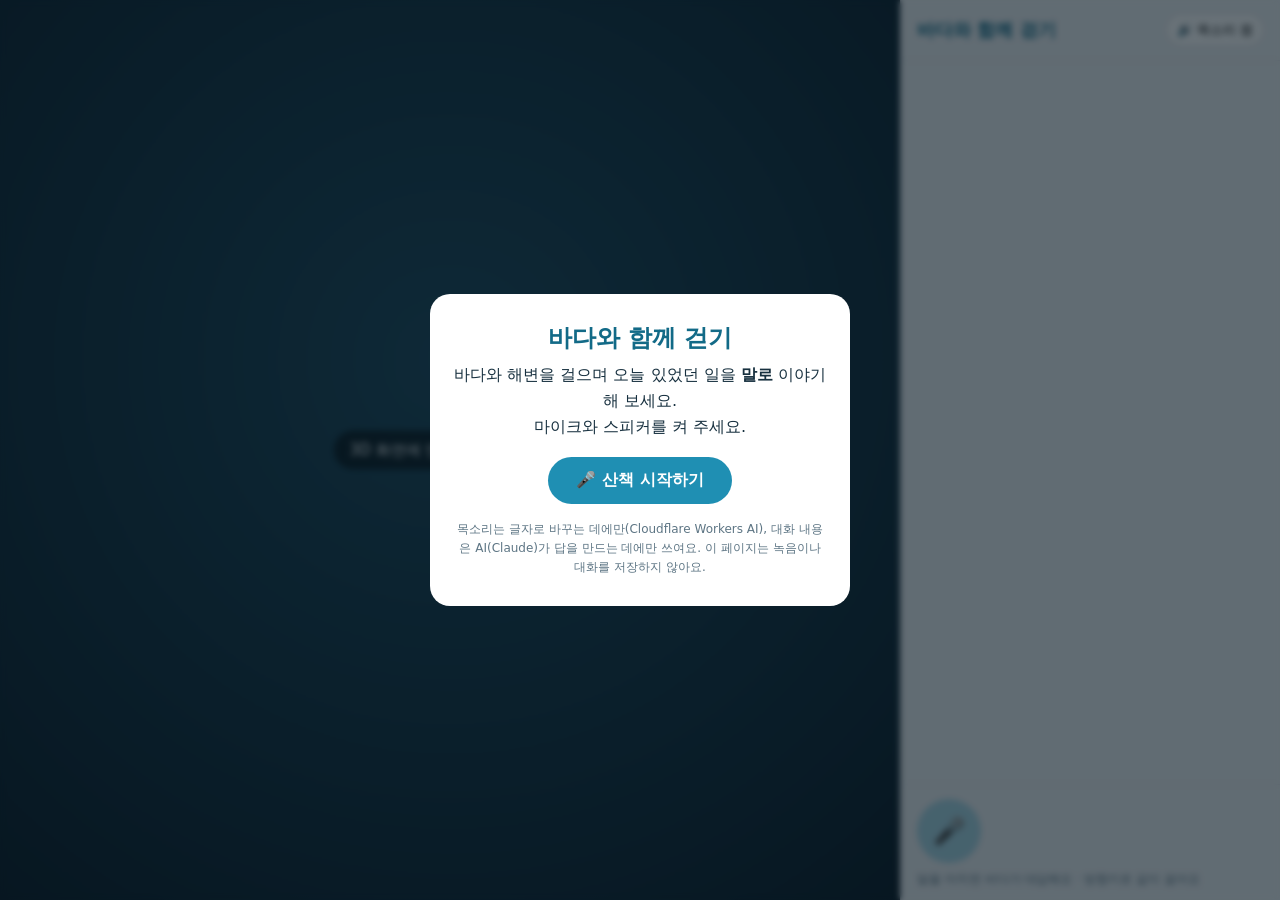
==== bada3d/index.html @ 9e020313 "바다와 함께 걷기: PC가 꺼져 있어도 3D 체험 (Eagle 3D Streaming 클라우드 모드) - 체험 페이지를 사이트 안 bada3d/ 로 옮김 (3D 화면 + 목소리로만" ====
<!doctype html>
<html lang="ko">
<head>
  <meta charset="utf-8">
  <meta name="viewport" content="width=device-width, initial-scale=1">
  <title>바다와 함께 걷기</title>
  <link rel="stylesheet" href="css/bada.css">
</head>
<body>
  <!-- Korean text lives in the markup; English in data-en / data-en-* (shown with ?lang=en). -->
  <main class="app">
    <!-- Unreal Pixel Streaming video goes here -->
    <section id="stage" class="stage" aria-label="3D 해변 산책 화면" data-en-aria-label="3D walk scene">
      <p id="stream-status" class="stage__status" hidden></p>
    </section>

    <aside class="chat" aria-label="바다와 대화" data-en-aria-label="Chat with Bada">
      <header class="chat__head">
        <h1 data-en="Walk with Bada">바다와 함께 걷기</h1>
        <button id="voice-btn" class="chip" type="button" aria-pressed="true" data-en="🔊 Voice on">🔊 목소리 켬</button>
      </header>

      <p id="safety-notice" class="safety" hidden
         data-en="That sounds really hard. Please tell a parent, caregiver or teacher near you. In an emergency call &lt;b&gt;112&lt;/b&gt;; if your heart feels too heavy, you can call &lt;b&gt;109&lt;/b&gt; (Korea&rsquo;s suicide prevention line).">
        마음이 많이 힘든 이야기를 해 주었어요. 곁에 있는 보호자나 선생님께 꼭 알려 주세요.
        위급하면 <b>112</b>, 마음이 너무 힘들면 <b>109</b>(자살예방상담전화)에 전화할 수 있어요.
      </p>

      <div id="chat-log" class="chat__log" aria-live="polite"></div>

      <!-- Voice only: no typing. The button shows what is happening and pauses / resumes listening. -->
      <div class="voice">
        <button id="mic-btn" class="orb" type="button" data-state="off"
                aria-label="듣기 멈추기 / 다시 듣기" data-en-aria-label="Pause or resume listening">
          <span class="orb__ring" aria-hidden="true"></span>
          <span class="orb__icon" aria-hidden="true">🎤</span>
        </button>
        <p id="voice-status" class="voice__status" aria-live="polite"></p>
      </div>
      <p class="chat__hint" data-en="Just talk — Bada answers when you pause · Walk together with the arrow keys">말을 마치면 바다가 대답해요 · 방향키로 같이 걸어요</p>
    </aside>

    <div id="start-overlay" class="start">
      <div class="start__card">
        <h2 data-en="Walk with Bada">바다와 함께 걷기</h2>
        <p data-en="Take a walk with Bada and talk about what happened today &lt;b&gt;out loud&lt;/b&gt; — no typing.&lt;br&gt;Please turn on your microphone and speakers.">바다와 해변을 걸으며 오늘 있었던 일을 <b>말로</b> 이야기해 보세요.<br>
           마이크와 스피커를 켜 주세요.</p>
        <button id="start-btn" class="start__btn" type="button" data-en="🎤 Start the walk">🎤 산책 시작하기</button>
        <p class="start__fine" data-en="Your voice is turned into text by Cloudflare Workers AI, and Bada&rsquo;s replies are written by AI (Claude). Nothing is recorded or saved by this page.">목소리는 글자로 바꾸는 데에만(Cloudflare Workers AI), 대화 내용은 AI(Claude)가 답을 만드는 데에만 쓰여요. 이 페이지는 녹음이나 대화를 저장하지 않아요.</p>
      </div>
    </div>
  </main>
  <script type="module" src="js/bada-chat.js"></script>
</body>
</html>
---- bada3d/css/bada.css ----
:root {
  --bg: #0b1b26;
  --panel: rgba(250, 252, 255, 0.94);
  --ink: #17303f;
  --muted: #5d7584;
  --sea: #1f8fb3;
  --sea-deep: #126a87;
  --sand: #f4e7cf;
  --me: #dff1f7;
  --warn-bg: #fff3e0;
  --warn-ink: #8a4b00;
  --radius: 16px;
  font-family: "Pretendard", "Apple SD Gothic Neo", "Malgun Gothic", system-ui, sans-serif;
}

* { box-sizing: border-box; }
html, body { margin: 0; height: 100%; background: var(--bg); color: var(--ink); }

.app {
  position: relative;
  display: grid;
  grid-template-columns: 1fr 380px;
  height: 100vh;
  height: 100dvh;
}

/* ---------- Stream ---------- */
.stage {
  position: relative;
  overflow: hidden;
  background: radial-gradient(circle at 50% 40%, #1d4a5e, var(--bg));
}
.stage video { width: 100%; height: 100%; object-fit: cover; }
.stage__frame { position: absolute; inset: 0; width: 100%; height: 100%; border: 0; display: block; }
.stage__status {
  position: absolute; left: 50%; top: 50%; transform: translate(-50%, -50%);
  margin: 0; padding: 10px 16px; border-radius: 999px;
  background: rgba(0, 0, 0, 0.55); color: #fff; font-size: 15px; z-index: 5;
}

/* ---------- Chat ---------- */
.chat {
  display: flex; flex-direction: column; min-height: 0;
  background: var(--panel); border-left: 1px solid rgba(0, 0, 0, 0.08);
}
.chat__head {
  display: flex; align-items: center; justify-content: space-between; gap: 8px;
  padding: 14px 16px; border-bottom: 1px solid rgba(0, 0, 0, 0.06);
}
.chat__head h1 { margin: 0; font-size: 18px; color: var(--sea-deep); }
.chip {
  border: 1px solid rgba(0, 0, 0, 0.12); background: #fff; border-radius: 999px;
  padding: 6px 10px; font: inherit; font-size: 13px; cursor: pointer;
}
.chat__log {
  flex: 1; min-height: 0; overflow-y: auto; padding: 14px 16px;
  display: flex; flex-direction: column; gap: 10px;
}
.bubble { max-width: 88%; padding: 9px 12px; border-radius: var(--radius); line-height: 1.5; }
.bubble p { margin: 2px 0 0; white-space: pre-wrap; }
.bubble__who { font-size: 12px; color: var(--muted); }
.bubble--assistant { align-self: flex-start; background: var(--sand); border-top-left-radius: 4px; }
.bubble--user { align-self: flex-end; background: var(--me); border-top-right-radius: 4px; }
.bubble--system { align-self: center; background: transparent; color: var(--muted); font-size: 13px; }
.bubble--system .bubble__who { display: none; }

.safety {
  margin: 10px 16px 0; padding: 10px 12px; border-radius: 12px;
  background: var(--warn-bg); color: var(--warn-ink); font-size: 14px; line-height: 1.5;
}

/* ---------- Voice dock (voice-only conversation) ---------- */
.voice {
  display: flex; align-items: center; gap: 14px;
  padding: 14px 16px 8px; border-top: 1px solid rgba(0, 0, 0, 0.06);
}
.orb {
  --level: 0;
  position: relative; flex: none; width: 64px; height: 64px; border-radius: 50%;
  border: 0; padding: 0; cursor: pointer; font-size: 26px;
  background: var(--me); color: var(--sea-deep);
  transition: background 0.2s, transform 0.2s;
}
.orb:focus-visible { outline: 3px solid var(--sea); outline-offset: 3px; }
.orb__icon { position: relative; z-index: 1; }
.orb__ring {
  position: absolute; inset: 0; border-radius: 50%;
  background: rgba(31, 143, 179, 0.28);
  transform: scale(calc(1 + var(--level) * 0.55));
  transition: transform 0.08s linear;
}
/* listening: calm sea-blue, the ring follows the voice level */
.orb[data-state="listening"], .orb[data-state="hearing"] { background: var(--sea); color: #fff; }
.orb[data-state="hearing"] .orb__ring { background: rgba(31, 143, 179, 0.38); }
/* working: gentle breathing */
.orb[data-state="transcribing"], .orb[data-state="thinking"], .orb[data-state="starting"] {
  background: var(--sand); animation: breathe 1.4s ease-in-out infinite;
}
.orb[data-state="speaking"] { background: var(--sand); }
.orb[data-state="speaking"] .orb__ring { animation: ripple 1.6s ease-out infinite; background: rgba(214, 160, 90, 0.35); }
.orb[data-state="paused"] { background: #e9eef1; color: var(--muted); }
.orb[data-state="nomic"] { background: #fde8e8; color: #b42318; }
.voice__status { margin: 0; font-size: 14px; line-height: 1.45; color: var(--ink); }
.chat__hint { margin: 0; padding: 0 16px 12px; font-size: 12px; color: var(--muted); }

@keyframes breathe { 50% { transform: scale(0.94); } }
@keyframes ripple { from { transform: scale(1); opacity: 1; } to { transform: scale(1.6); opacity: 0; } }
@media (prefers-reduced-motion: reduce) {
  .orb, .orb__ring { animation: none !important; transition: none; }
}

/* ---------- Start overlay ---------- */
.start {
  position: absolute; inset: 0; z-index: 20; display: grid; place-items: center;
  background: rgba(6, 20, 30, 0.6); backdrop-filter: blur(3px); padding: 16px;
}
.start[hidden] { display: none; }
.start__card {
  max-width: 420px; padding: 28px 24px; border-radius: 20px; background: #fff; text-align: center;
}
.start__card h2 { margin: 0 0 8px; color: var(--sea-deep); }
.start__card p { margin: 0 0 18px; line-height: 1.6; color: var(--ink); }
.start__btn {
  border: 0; border-radius: 999px; padding: 13px 28px; font: inherit; font-size: 16px;
  font-weight: 700; background: var(--sea); color: #fff; cursor: pointer;
}
.start__btn:hover { background: var(--sea-deep); }
.start__fine { margin: 16px 0 0 !important; font-size: 12px; color: var(--muted) !important; }

/* ---------- Narrow screens: stream on top, chat below ---------- */
@media (max-width: 860px) {
  .app { grid-template-columns: 1fr; grid-template-rows: 45vh 1fr; }
  .chat { border-left: 0; border-top: 1px solid rgba(0, 0, 0, 0.08); }
}
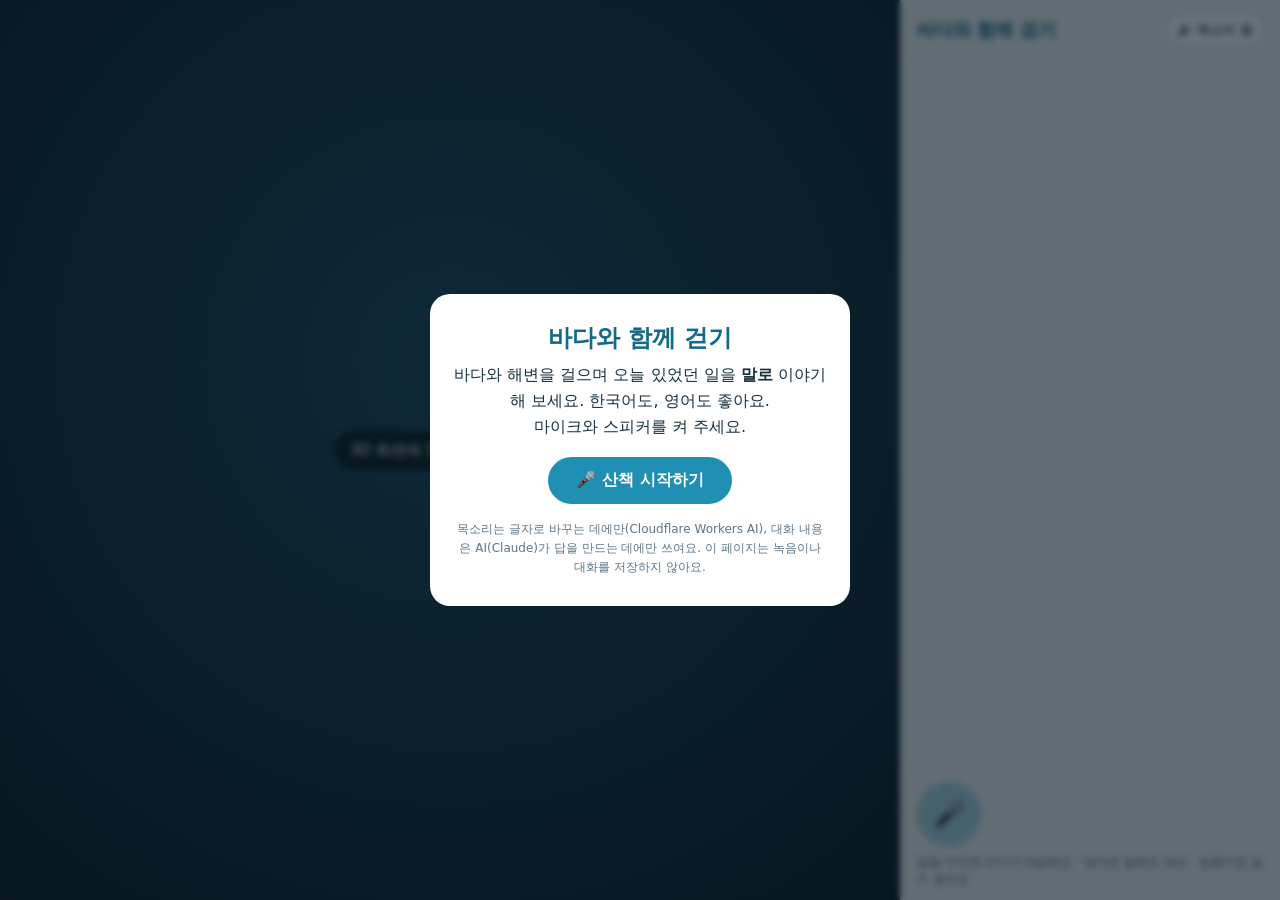
==== commit 1be6c765: "첫 화면에서 리브리드 / 스타그라운드 고르기, 바다와 영어로도 대화 - 첫 화면: 왼쪽 REBREATHE(로고 · 사이트 보기), 오른쪽 STARGROUND(그 사이트의 로고·글꼴" ====
--- a/bada3d/index.html
+++ b/bada3d/index.html
@@ -37,13 +37,18 @@
         </button>
         <p id="voice-status" class="voice__status" aria-live="polite"></p>
       </div>
-      <p class="chat__hint" data-en="Just talk — Bada answers when you pause · Walk together with the arrow keys">말을 마치면 바다가 대답해요 · 방향키로 같이 걸어요</p>
+      <!-- Which microphone is in use; silent virtual inputs are skipped automatically (bada-chat.js). -->
+      <label id="mic-pick" class="mic-pick" hidden>
+        <span data-en="Mic">마이크</span>
+        <select id="mic-select" aria-label="마이크 고르기" data-en-aria-label="Choose a microphone"></select>
+      </label>
+      <p class="chat__hint" data-en="Just talk — Bada answers when you pause · Korean works too · Walk together with the arrow keys">말을 마치면 바다가 대답해요 · 영어로 말해도 돼요 · 방향키로 같이 걸어요</p>
     </aside>
 
     <div id="start-overlay" class="start">
       <div class="start__card">
         <h2 data-en="Walk with Bada">바다와 함께 걷기</h2>
-        <p data-en="Take a walk with Bada and talk about what happened today &lt;b&gt;out loud&lt;/b&gt; — no typing.&lt;br&gt;Please turn on your microphone and speakers.">바다와 해변을 걸으며 오늘 있었던 일을 <b>말로</b> 이야기해 보세요.<br>
+        <p data-en="Take a walk with Bada and talk about what happened today &lt;b&gt;out loud&lt;/b&gt; — no typing. English or Korean, either is fine.&lt;br&gt;Please turn on your microphone and speakers.">바다와 해변을 걸으며 오늘 있었던 일을 <b>말로</b> 이야기해 보세요. 한국어도, 영어도 좋아요.<br>
            마이크와 스피커를 켜 주세요.</p>
         <button id="start-btn" class="start__btn" type="button" data-en="🎤 Start the walk">🎤 산책 시작하기</button>
         <p class="start__fine" data-en="Your voice is turned into text by Cloudflare Workers AI, and Bada&rsquo;s replies are written by AI (Claude). Nothing is recorded or saved by this page.">목소리는 글자로 바꾸는 데에만(Cloudflare Workers AI), 대화 내용은 AI(Claude)가 답을 만드는 데에만 쓰여요. 이 페이지는 녹음이나 대화를 저장하지 않아요.</p>
--- a/bada3d/css/bada.css
+++ b/bada3d/css/bada.css
@@ -102,6 +102,16 @@
 .orb[data-state="nomic"] { background: #fde8e8; color: #b42318; }
 .voice__status { margin: 0; font-size: 14px; line-height: 1.45; color: var(--ink); }
 .chat__hint { margin: 0; padding: 0 16px 12px; font-size: 12px; color: var(--muted); }
+.mic-pick {
+  display: flex; align-items: center; gap: 8px;
+  padding: 0 16px 8px; font-size: 12px; color: var(--muted);
+}
+.mic-pick[hidden] { display: none; }
+.mic-pick select {
+  flex: 1; min-width: 0; max-width: 100%; font: inherit; font-size: 12px; color: var(--ink);
+  padding: 4px 6px; border: 1px solid rgba(0, 0, 0, 0.12); border-radius: 8px; background: #fff;
+  text-overflow: ellipsis;
+}
 
 @keyframes breathe { 50% { transform: scale(0.94); } }
 @keyframes ripple { from { transform: scale(1); opacity: 1; } to { transform: scale(1.6); opacity: 0; } }
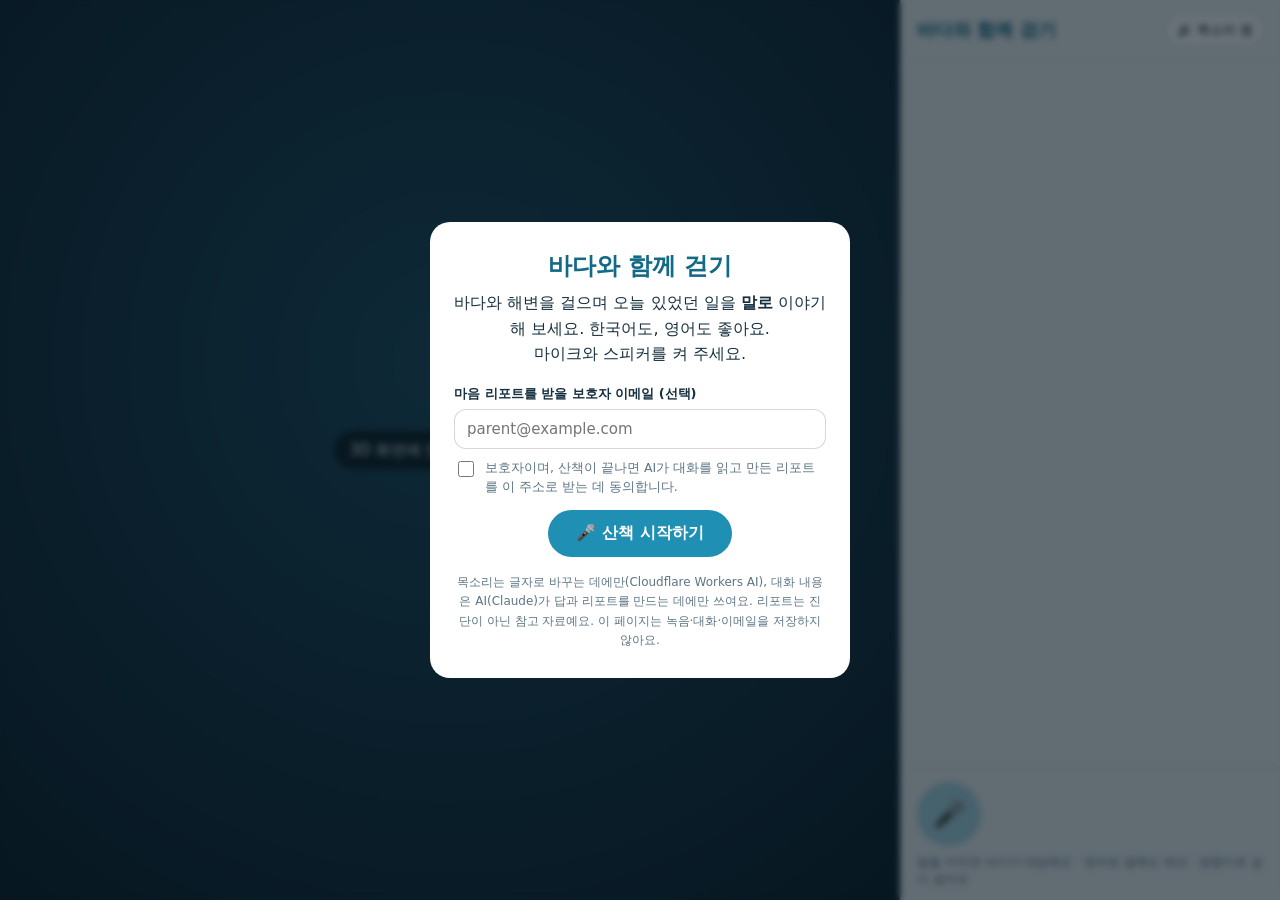
==== commit 7139ddb6: "바다와 함께 걷기: 산책을 마치면 보호자에게 마음 리포트 - 시작 화면에 보호자 이메일(선택)과 동의 체크. 이메일 칸에 입력하는 키는 3D 캐릭터에 전달하지 않음 - 🏁 산책 마" ====
--- a/bada3d/index.html
+++ b/bada3d/index.html
@@ -17,7 +17,11 @@
     <aside class="chat" aria-label="바다와 대화" data-en-aria-label="Chat with Bada">
       <header class="chat__head">
         <h1 data-en="Walk with Bada">바다와 함께 걷기</h1>
-        <button id="voice-btn" class="chip" type="button" aria-pressed="true" data-en="🔊 Voice on">🔊 목소리 켬</button>
+        <div class="chat__tools">
+          <!-- Ends the walk and makes the caregiver report (Worker /report) -->
+          <button id="finish-btn" class="chip chip--finish" type="button" hidden data-en="🏁 Finish">🏁 산책 마치기</button>
+          <button id="voice-btn" class="chip" type="button" aria-pressed="true" data-en="🔊 Voice on">🔊 목소리 켬</button>
+        </div>
       </header>
 
       <p id="safety-notice" class="safety" hidden
@@ -50,8 +54,39 @@
         <h2 data-en="Walk with Bada">바다와 함께 걷기</h2>
         <p data-en="Take a walk with Bada and talk about what happened today &lt;b&gt;out loud&lt;/b&gt; — no typing. English or Korean, either is fine.&lt;br&gt;Please turn on your microphone and speakers.">바다와 해변을 걸으며 오늘 있었던 일을 <b>말로</b> 이야기해 보세요. 한국어도, 영어도 좋아요.<br>
            마이크와 스피커를 켜 주세요.</p>
-        <button id="start-btn" class="start__btn" type="button" data-en="🎤 Start the walk">🎤 산책 시작하기</button>
-        <p class="start__fine" data-en="Your voice is turned into text by Cloudflare Workers AI, and Bada&rsquo;s replies are written by AI (Claude). Nothing is recorded or saved by this page.">목소리는 글자로 바꾸는 데에만(Cloudflare Workers AI), 대화 내용은 AI(Claude)가 답을 만드는 데에만 쓰여요. 이 페이지는 녹음이나 대화를 저장하지 않아요.</p>
+        <!-- Optional caregiver email: after the walk, the "마음 리포트" goes there (bada-chat.js finishWalk) -->
+        <form id="start-form" class="start__form" novalidate>
+          <label class="start__field">
+            <span data-en="Caregiver&rsquo;s email for the heart report (optional)">마음 리포트를 받을 보호자 이메일 (선택)</span>
+            <input id="report-email" type="email" inputmode="email" autocomplete="email" maxlength="254"
+                   placeholder="parent@example.com" spellcheck="false">
+          </label>
+          <label class="start__consent">
+            <input id="report-consent" type="checkbox">
+            <span data-en="I am the child&rsquo;s caregiver and agree that, when the walk ends, AI reads the conversation and the report is sent to this address.">보호자이며, 산책이 끝나면 AI가 대화를 읽고 만든 리포트를 이 주소로 받는 데 동의합니다.</span>
+          </label>
+          <p id="start-error" class="start__error" role="alert" hidden></p>
+          <button id="start-btn" class="start__btn" type="submit" data-en="🎤 Start the walk">🎤 산책 시작하기</button>
+        </form>
+        <p class="start__fine" data-en="Your voice is turned into text by Cloudflare Workers AI; the conversation goes to an AI (Claude) to write Bada&rsquo;s replies and the report. The report is a reference, not a diagnosis. This page does not record or store the conversation or your email.">목소리는 글자로 바꾸는 데에만(Cloudflare Workers AI), 대화 내용은 AI(Claude)가 답과 리포트를 만드는 데에만 쓰여요. 리포트는 진단이 아닌 참고 자료예요. 이 페이지는 녹음·대화·이메일을 저장하지 않아요.</p>
+      </div>
+    </div>
+
+    <!-- The caregiver report after "산책 마치기" (report-view.js draws it) -->
+    <div id="report-panel" class="report" role="dialog" aria-modal="true" aria-labelledby="report-title" hidden>
+      <div class="report__sheet">
+        <header class="report__head">
+          <div>
+            <small>REBREATHE</small>
+            <h2 id="report-title" data-en="Today&rsquo;s Heart Report">오늘의 마음 리포트</h2>
+          </div>
+          <button id="report-close" class="chip" type="button" data-en="Close">닫기</button>
+        </header>
+        <p id="report-status" class="report__status" aria-live="polite"></p>
+        <div id="report-body" class="report__body"></div>
+        <div class="report__actions">
+          <button id="report-again" class="start__btn" type="button" data-en="🎤 Walk again">🎤 다시 걷기</button>
+        </div>
       </div>
     </div>
   </main>
--- a/bada3d/css/bada.css
+++ b/bada3d/css/bada.css
@@ -136,6 +136,95 @@
 }
 .start__btn:hover { background: var(--sea-deep); }
 .start__fine { margin: 16px 0 0 !important; font-size: 12px; color: var(--muted) !important; }
+.start__card { max-height: calc(100% - 8px); overflow-y: auto; }
+
+/* Caregiver email (optional) + consent */
+.start__form { display: grid; gap: 10px; text-align: left; }
+.start__field { display: grid; gap: 6px; font-size: 13px; font-weight: 600; color: var(--ink); }
+.start__field input {
+  font: inherit; font-size: 15px; font-weight: 400; padding: 10px 12px;
+  border: 1px solid rgba(0, 0, 0, 0.16); border-radius: 12px; background: #fff; color: var(--ink);
+}
+.start__field input:focus { outline: 2px solid var(--sea); outline-offset: 1px; border-color: transparent; }
+.start__consent { display: flex; gap: 8px; align-items: flex-start; font-size: 12.5px; line-height: 1.5; color: var(--muted); cursor: pointer; }
+.start__consent input { margin-top: 2px; flex: none; width: 16px; height: 16px; accent-color: var(--sea); }
+.start__error { margin: 0 !important; font-size: 13px; color: #b42318 !important; }
+.start__form .start__btn { justify-self: center; margin-top: 4px; }
+/* "다시 걷기": the email is asked only once per walk */
+.start__form.is-again .start__field, .start__form.is-again .start__consent { display: none; }
+
+.chat__tools { display: flex; gap: 6px; align-items: center; }
+.chip--finish { background: #fff3ef; border-color: #f6c1b8; color: #b44a3c; font-weight: 600; }
+.chip--finish:hover { background: #fde6e2; }
+
+/* ---------- Caregiver report (report-view.js) ---------- */
+.report {
+  position: absolute; inset: 0; z-index: 30; display: grid; place-items: center;
+  padding: 16px; background: rgba(6, 20, 30, 0.55); backdrop-filter: blur(3px);
+}
+.report[hidden] { display: none; }
+.report__sheet {
+  width: min(560px, 100%); max-height: 100%; overflow-y: auto;
+  background: #fbf6f1; color: #4a3a33; border-radius: 22px; padding: 18px 16px 20px;
+  box-shadow: 0 20px 60px rgba(0, 0, 0, 0.35);
+}
+.report__head { display: flex; justify-content: space-between; align-items: flex-start; gap: 10px; padding: 2px 4px 8px; }
+.report__head small { font-size: 11px; font-weight: 700; letter-spacing: .12em; color: #f4867a; }
+.report__head h2 { margin: 2px 0 0; font-size: 21px; color: #4a3a33; }
+.report__status { margin: 0 4px 12px; font-size: 13.5px; line-height: 1.5; color: #7a6a60; }
+.report__status.is-ok { color: #2f7d5b; }
+.report__status.is-warn { color: #a35a1c; }
+.report__actions { display: flex; justify-content: center; padding-top: 6px; }
+.report__loading { display: grid; place-items: center; gap: 12px; padding: 40px 10px; text-align: center; color: #7a6a60; font-size: 14px; }
+.report__loading i {
+  width: 38px; height: 38px; border-radius: 50%; border: 4px solid #f6d5cf; border-top-color: #f4867a;
+  animation: rp-spin 1s linear infinite;
+}
+@keyframes rp-spin { to { transform: rotate(360deg); } }
+
+.rp-card { background: #fff; border-radius: 18px; padding: 16px 18px; margin-bottom: 12px; border: 1px solid #f1e8e0; }
+.rp-card__head { display: flex; justify-content: space-between; align-items: center; gap: 8px; margin-bottom: 10px; }
+.rp-card h3 { margin: 0; font-size: 16px; color: #4a3a33; }
+.rp-card h4 { margin: 12px 0 4px; font-size: 13.5px; color: #f4867a; }
+.rp-card h4:first-child { margin-top: 0; }
+.rp-card h4.rp-muted { color: #9a8a80; }
+.rp-chip { padding: 3px 10px; border-radius: 999px; background: #ffe8cf; color: #c0632f; font-size: 12px; font-weight: 600; white-space: nowrap; }
+.rp-text, .rp-item p { margin: 4px 0 0; font-size: 14px; line-height: 1.65; }
+.rp-item { padding: 8px 0; border-top: 1px solid #f1e8e0; }
+.rp-item:first-of-type { border-top: 0; padding-top: 2px; }
+.rp-item b { font-size: 14.5px; }
+.rp-quote { color: #f4867a; }
+.rp-say { margin: 6px 0; padding: 9px 12px; background: #fbf6f1; border-radius: 12px; font-size: 14px; line-height: 1.55; }
+
+.rp-weather { display: flex; align-items: center; gap: 12px; padding-bottom: 12px; border-bottom: 1px solid #f1e8e0; }
+.rp-weather__icon { width: 50px; height: 50px; border-radius: 50%; background: #fff6d6; display: grid; place-items: center; font-size: 26px; flex: none; }
+.rp-weather__label { display: grid; font-size: 17px; font-weight: 700; }
+.rp-weather__label small, .rp-weather__main small { font-size: 12px; font-weight: 400; color: #9a8a80; }
+.rp-weather__main { margin-left: auto; display: grid; text-align: right; }
+.rp-weather__main b { font-size: 28px; color: #f4867a; line-height: 1.1; }
+.rp-feelings { display: flex; align-items: center; gap: 16px; padding: 12px 0 2px; }
+.rp-donut { width: 110px; height: 110px; flex: none; }
+.rp-feelings ul { list-style: none; margin: 0; padding: 0; flex: 1; display: grid; gap: 7px; }
+.rp-feelings li { display: flex; align-items: center; gap: 8px; font-size: 14px; }
+.rp-feelings li i { width: 10px; height: 10px; border-radius: 50%; flex: none; }
+.rp-feelings li b { margin-left: auto; }
+
+.rp-score { display: flex; align-items: baseline; gap: 4px; flex-wrap: wrap; }
+.rp-score small { width: 100%; font-size: 12px; color: #9a8a80; }
+.rp-score b { font-size: 32px; line-height: 1.1; }
+.rp-score span { color: #9a8a80; font-size: 14px; }
+.rp-curve { width: 100%; height: auto; max-height: 180px; margin: 8px 0 4px; display: block; }
+.rp-notes { margin: 4px 0 0; padding-left: 20px; font-size: 13px; line-height: 1.7; color: #6a5a50; }
+.rp-notes li::marker { color: #f4867a; font-weight: 700; }
+.rp-tags { display: flex; flex-wrap: wrap; gap: 6px; }
+.rp-tags span { padding: 5px 11px; border-radius: 999px; background: #fbf6f1; font-size: 13px; font-weight: 600; }
+
+.rp-signal { border-radius: 18px; padding: 14px 18px; margin-bottom: 12px; background: #fff3e0; color: #8a4b00; }
+.rp-signal--urgent { background: #fdecea; color: #a12c22; }
+.rp-signal h3 { margin: 0 0 6px; font-size: 15px; }
+.rp-signal p { margin: 3px 0; font-size: 14px; line-height: 1.55; }
+.rp-signal__help { font-size: 12.5px !important; padding-top: 4px; }
+.rp-foot { padding: 4px 6px 8px; font-size: 12px; line-height: 1.65; color: #9a8a80; }
 
 /* ---------- Narrow screens: stream on top, chat below ---------- */
 @media (max-width: 860px) {
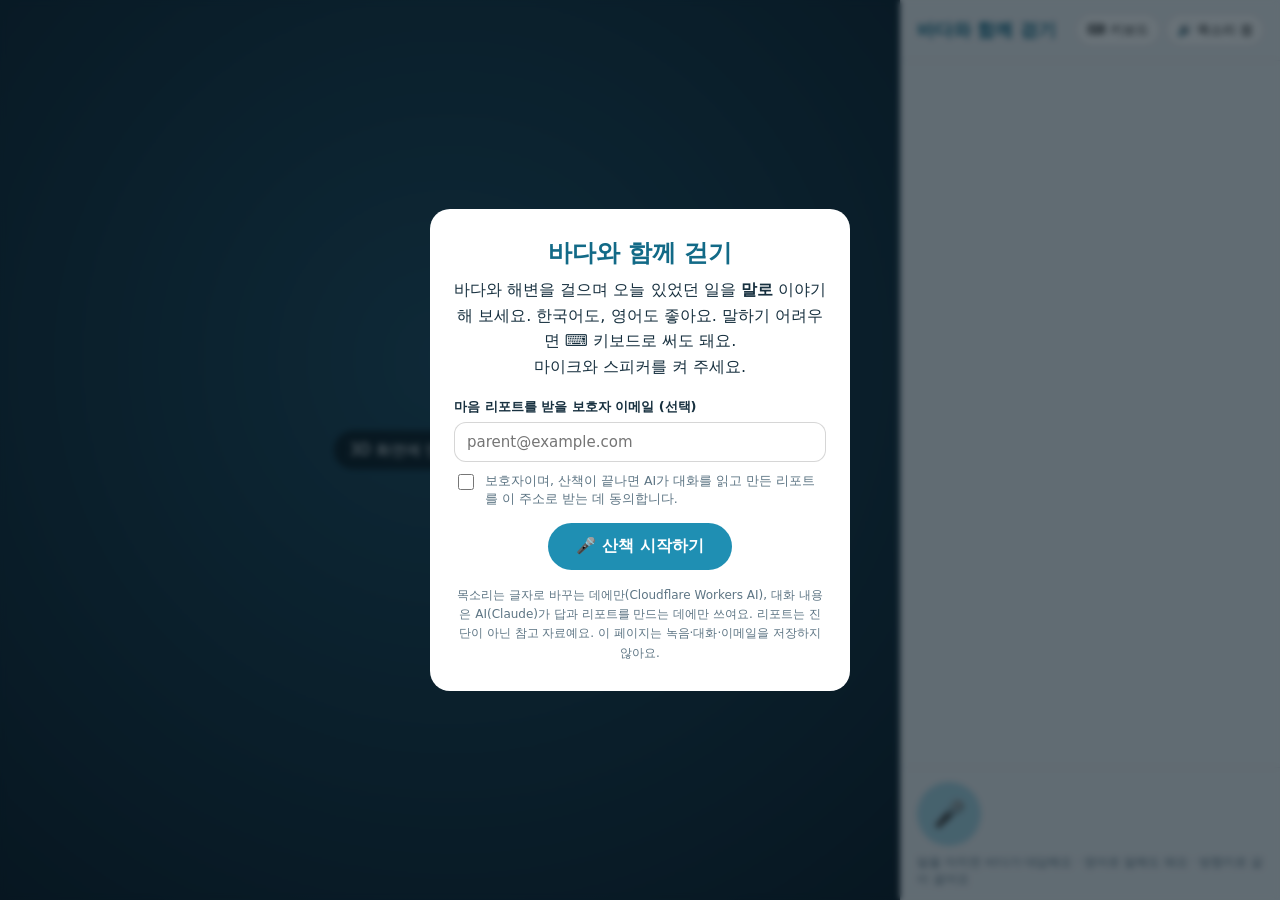
==== commit 41d4ad8c: "바다와 함께 걷기: ⌨️ 키보드로도 바다와 대화 말하기 어려운 아이(조용한 곳, 마이크 없음, 수줍음)를 위해 대화 창 위쪽에 '⌨️ 키보드' 버튼을 두었다. 누르면 글 상자가 열" ====
--- a/bada3d/index.html
+++ b/bada3d/index.html
@@ -20,6 +20,8 @@
         <div class="chat__tools">
           <!-- Ends the walk and makes the caregiver report (Worker /report) -->
           <button id="finish-btn" class="chip chip--finish" type="button" hidden data-en="🏁 Finish">🏁 산책 마치기</button>
+          <!-- Write to Bada instead of talking: opens #type-form and pauses the microphone -->
+          <button id="type-btn" class="chip chip--type" type="button" aria-pressed="false" aria-controls="type-form" data-en="⌨️ Type">⌨️ 키보드</button>
           <button id="voice-btn" class="chip" type="button" aria-pressed="true" data-en="🔊 Voice on">🔊 목소리 켬</button>
         </div>
       </header>
@@ -32,7 +34,15 @@
 
       <div id="chat-log" class="chat__log" aria-live="polite"></div>
 
-      <!-- Voice only: no typing. The button shows what is happening and pauses / resumes listening. -->
+      <!-- Typing (⌨️ in the header). Keys typed here never reach the 3D scene (bada-chat.js). -->
+      <form id="type-form" class="type" hidden>
+        <input id="type-input" type="text" maxlength="500" autocomplete="off" enterkeyhint="send"
+               placeholder="바다에게 하고 싶은 말을 써 보세요" data-en-placeholder="Write to Bada"
+               aria-label="바다에게 보낼 말" data-en-aria-label="Message to Bada">
+        <button id="type-send" class="type__send" type="submit" data-en="Send">보내기</button>
+      </form>
+
+      <!-- Voice first. The button shows what is happening and pauses / resumes listening. -->
       <div class="voice">
         <button id="mic-btn" class="orb" type="button" data-state="off"
                 aria-label="듣기 멈추기 / 다시 듣기" data-en-aria-label="Pause or resume listening">
@@ -52,7 +62,8 @@
     <div id="start-overlay" class="start">
       <div class="start__card">
         <h2 data-en="Walk with Bada">바다와 함께 걷기</h2>
-        <p data-en="Take a walk with Bada and talk about what happened today &lt;b&gt;out loud&lt;/b&gt; — no typing. English or Korean, either is fine.&lt;br&gt;Please turn on your microphone and speakers.">바다와 해변을 걸으며 오늘 있었던 일을 <b>말로</b> 이야기해 보세요. 한국어도, 영어도 좋아요.<br>
+        <p data-en="Take a walk with Bada and talk about what happened today &lt;b&gt;out loud&lt;/b&gt;. English or Korean, either is fine. If talking is hard, you can type with ⌨️ too.&lt;br&gt;Please turn on your microphone and speakers.">바다와 해변을 걸으며 오늘 있었던 일을 <b>말로</b> 이야기해 보세요. 한국어도, 영어도 좋아요.
+           말하기 어려우면 ⌨️ 키보드로 써도 돼요.<br>
            마이크와 스피커를 켜 주세요.</p>
         <!-- Optional caregiver email: after the walk, the "마음 리포트" goes there (bada-chat.js finishWalk) -->
         <form id="start-form" class="start__form" novalidate>
--- a/bada3d/css/bada.css
+++ b/bada3d/css/bada.css
@@ -44,13 +44,15 @@
   background: var(--panel); border-left: 1px solid rgba(0, 0, 0, 0.08);
 }
 .chat__head {
-  display: flex; align-items: center; justify-content: space-between; gap: 8px;
+  display: flex; flex-wrap: wrap; align-items: center; justify-content: space-between; gap: 8px;
   padding: 14px 16px; border-bottom: 1px solid rgba(0, 0, 0, 0.06);
 }
-.chat__head h1 { margin: 0; font-size: 18px; color: var(--sea-deep); }
+/* With three chips the head no longer fits one line in the 380px panel: the chips move to a
+   second line instead of squeezing their labels onto two. */
+.chat__head h1 { margin: 0; font-size: 18px; color: var(--sea-deep); white-space: nowrap; }
 .chip {
   border: 1px solid rgba(0, 0, 0, 0.12); background: #fff; border-radius: 999px;
-  padding: 6px 10px; font: inherit; font-size: 13px; cursor: pointer;
+  padding: 6px 10px; font: inherit; font-size: 13px; cursor: pointer; white-space: nowrap;
 }
 .chat__log {
   flex: 1; min-height: 0; overflow-y: auto; padding: 14px 16px;
@@ -113,6 +115,26 @@
   text-overflow: ellipsis;
 }
 
+/* ---------- Typing (⌨️) ---------- */
+.type {
+  display: flex; gap: 8px; padding: 10px 16px 0; border-top: 1px solid rgba(0, 0, 0, 0.06);
+}
+.type[hidden] { display: none; }
+.type input {
+  flex: 1; min-width: 0; font: inherit; font-size: 15px; padding: 10px 12px; color: var(--ink);
+  border: 1px solid rgba(0, 0, 0, 0.16); border-radius: 12px; background: #fff;
+}
+.type input:focus { outline: 2px solid var(--sea); outline-offset: 1px; border-color: transparent; }
+.type__send {
+  flex: none; border: 0; border-radius: 12px; padding: 0 16px; font: inherit; font-size: 14px;
+  font-weight: 700; background: var(--sea); color: #fff; cursor: pointer;
+}
+.type__send:hover { background: var(--sea-deep); }
+.type__send:disabled { background: #c9d6dd; cursor: default; }
+/* the voice dock sits right under the text box, so one divider is enough */
+.type:not([hidden]) + .voice { border-top: 0; }
+.chip--type[aria-pressed="true"] { background: var(--me); border-color: var(--sea); color: var(--sea-deep); font-weight: 600; }
+
 @keyframes breathe { 50% { transform: scale(0.94); } }
 @keyframes ripple { from { transform: scale(1); opacity: 1; } to { transform: scale(1.6); opacity: 0; } }
 @media (prefers-reduced-motion: reduce) {
@@ -153,7 +175,7 @@
 /* "다시 걷기": the email is asked only once per walk */
 .start__form.is-again .start__field, .start__form.is-again .start__consent { display: none; }
 
-.chat__tools { display: flex; gap: 6px; align-items: center; }
+.chat__tools { display: flex; flex-wrap: wrap; gap: 6px; align-items: center; }
 .chip--finish { background: #fff3ef; border-color: #f6c1b8; color: #b44a3c; font-weight: 600; }
 .chip--finish:hover { background: #fde6e2; }
 
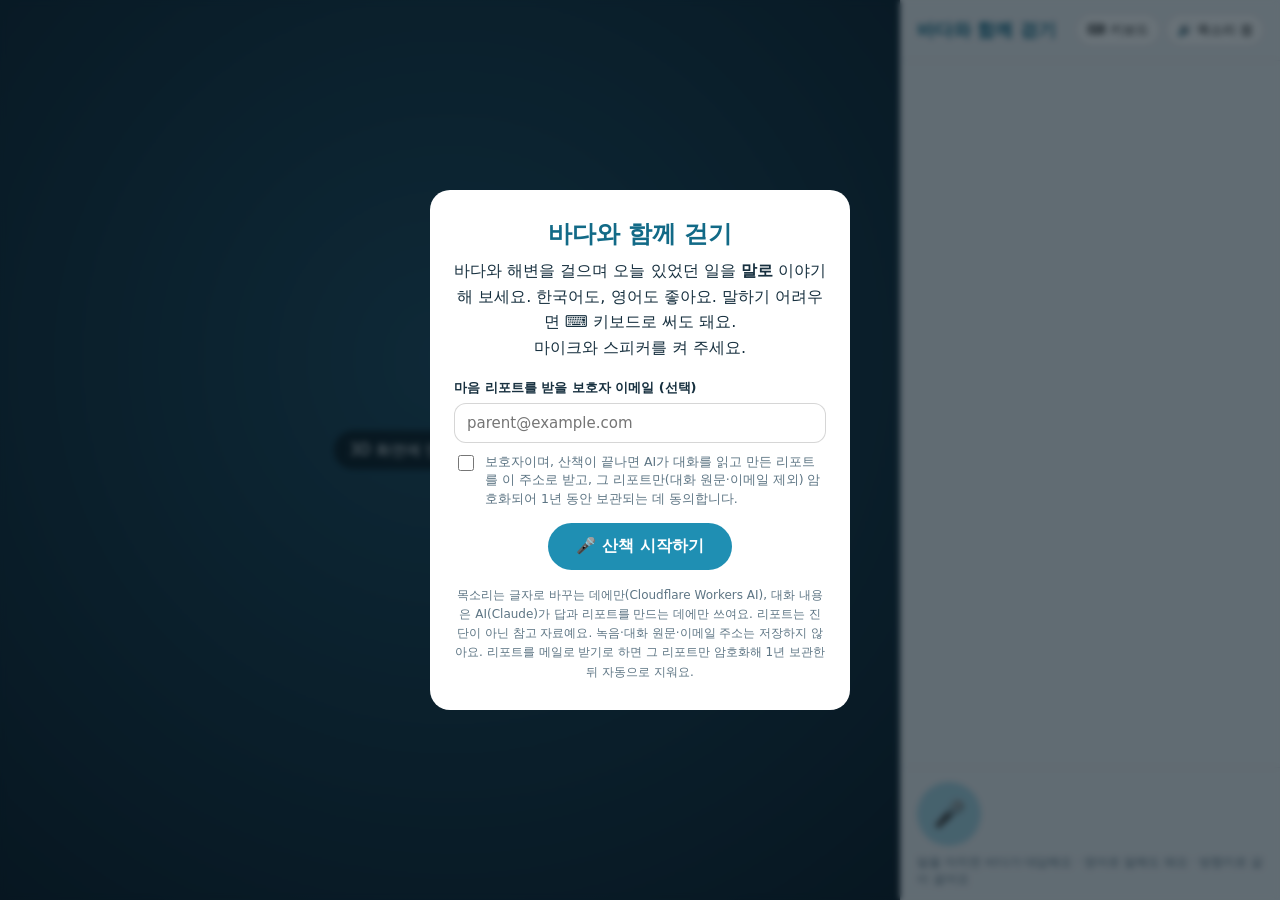
==== commit ee204772: "bada3d: say that the emailed heart report alone is kept encrypted for a year The chat Worker now sen" ====
--- a/bada3d/index.html
+++ b/bada3d/index.html
@@ -74,12 +74,12 @@
           </label>
           <label class="start__consent">
             <input id="report-consent" type="checkbox">
-            <span data-en="I am the child&rsquo;s caregiver and agree that, when the walk ends, AI reads the conversation and the report is sent to this address.">보호자이며, 산책이 끝나면 AI가 대화를 읽고 만든 리포트를 이 주소로 받는 데 동의합니다.</span>
+            <span data-en="I am the child&rsquo;s caregiver and agree that, when the walk ends, AI reads the conversation, the report is sent to this address, and that report alone (not the conversation or this email) is kept encrypted for one year.">보호자이며, 산책이 끝나면 AI가 대화를 읽고 만든 리포트를 이 주소로 받고, 그 리포트만(대화 원문·이메일 제외) 암호화되어 1년 동안 보관되는 데 동의합니다.</span>
           </label>
           <p id="start-error" class="start__error" role="alert" hidden></p>
           <button id="start-btn" class="start__btn" type="submit" data-en="🎤 Start the walk">🎤 산책 시작하기</button>
         </form>
-        <p class="start__fine" data-en="Your voice is turned into text by Cloudflare Workers AI; the conversation goes to an AI (Claude) to write Bada&rsquo;s replies and the report. The report is a reference, not a diagnosis. This page does not record or store the conversation or your email.">목소리는 글자로 바꾸는 데에만(Cloudflare Workers AI), 대화 내용은 AI(Claude)가 답과 리포트를 만드는 데에만 쓰여요. 리포트는 진단이 아닌 참고 자료예요. 이 페이지는 녹음·대화·이메일을 저장하지 않아요.</p>
+        <p class="start__fine" data-en="Your voice is turned into text by Cloudflare Workers AI; the conversation goes to an AI (Claude) to write Bada&rsquo;s replies and the report. The report is a reference, not a diagnosis. Recordings, the conversation itself and your email address are never stored. If you choose to get the report by email, that report alone is kept encrypted for one year, then deleted automatically.">목소리는 글자로 바꾸는 데에만(Cloudflare Workers AI), 대화 내용은 AI(Claude)가 답과 리포트를 만드는 데에만 쓰여요. 리포트는 진단이 아닌 참고 자료예요. 녹음·대화 원문·이메일 주소는 저장하지 않아요. 리포트를 메일로 받기로 하면 그 리포트만 암호화해 1년 보관한 뒤 자동으로 지워요.</p>
       </div>
     </div>
 
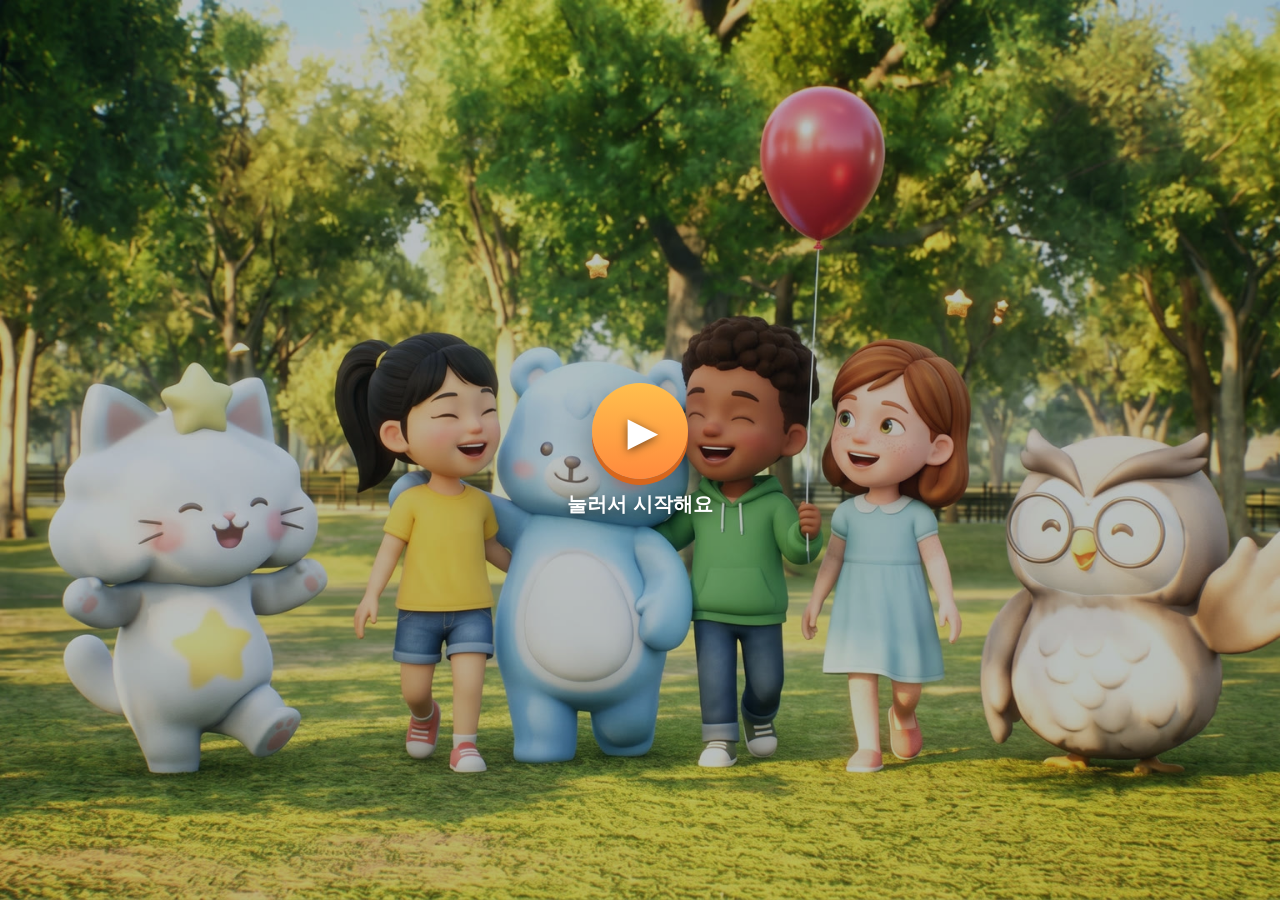
==== commit 0ae476a6: "바다와 함께 걷기: 산책 친구 고르기, 걷기 놀이, 터치 조작, 자연스러운 목소리, 인트로 - 시작 카드에서 세 친구 중 하나를 고름: 🐻 포근이, 🐱 살랑이, 🦉 호호 (frie" ====
--- a/bada3d/index.html
+++ b/bada3d/index.html
@@ -14,7 +14,7 @@
       <p id="stream-status" class="stage__status" hidden></p>
     </section>
 
-    <aside class="chat" aria-label="바다와 대화" data-en-aria-label="Chat with Bada">
+    <aside class="chat" aria-label="친구와 대화" data-en-aria-label="Chat with your friend">
       <header class="chat__head">
         <h1 data-en="Walk with Bada">바다와 함께 걷기</h1>
         <div class="chat__tools">
@@ -37,8 +37,8 @@
       <!-- Typing (⌨️ in the header). Keys typed here never reach the 3D scene (bada-chat.js). -->
       <form id="type-form" class="type" hidden>
         <input id="type-input" type="text" maxlength="500" autocomplete="off" enterkeyhint="send"
-               placeholder="바다에게 하고 싶은 말을 써 보세요" data-en-placeholder="Write to Bada"
-               aria-label="바다에게 보낼 말" data-en-aria-label="Message to Bada">
+               placeholder="친구에게 하고 싶은 말을 써 보세요" data-en-placeholder="Write to your friend"
+               aria-label="친구에게 보낼 말" data-en-aria-label="Message to your friend">
         <button id="type-send" class="type__send" type="submit" data-en="Send">보내기</button>
       </form>
 
@@ -56,15 +56,18 @@
         <span data-en="Mic">마이크</span>
         <select id="mic-select" aria-label="마이크 고르기" data-en-aria-label="Choose a microphone"></select>
       </label>
-      <p class="chat__hint" data-en="Just talk — Bada answers when you pause · Korean works too · Walk together with the arrow keys">말을 마치면 바다가 대답해요 · 영어로 말해도 돼요 · 방향키로 같이 걸어요</p>
+      <p class="chat__hint" data-en="Just talk — your friend answers when you pause · Korean works too · Walk together with the arrow keys">말을 마치면 친구가 대답해요 · 영어로 말해도 돼요 · 방향키로 같이 걸어요</p>
     </aside>
 
     <div id="start-overlay" class="start">
       <div class="start__card">
         <h2 data-en="Walk with Bada">바다와 함께 걷기</h2>
-        <p data-en="Take a walk with Bada and talk about what happened today &lt;b&gt;out loud&lt;/b&gt;. English or Korean, either is fine. If talking is hard, you can type with ⌨️ too.&lt;br&gt;Please turn on your microphone and speakers.">바다와 해변을 걸으며 오늘 있었던 일을 <b>말로</b> 이야기해 보세요. 한국어도, 영어도 좋아요.
-           말하기 어려우면 ⌨️ 키보드로 써도 돼요.<br>
+        <p class="start__lead" data-en="Walk in the park with a friend and talk about your day &lt;b&gt;out loud&lt;/b&gt;. Pick up shiny treats ⭐🍭🎈 — and if your friend needs to poop 💩, help find the toilet 🚽!&lt;br&gt;Please turn on your microphone and speakers.">친구와 공원을 걸으며 오늘 있었던 일을 <b>말로</b> 이야기해 보세요.
+           반짝이는 선물 ⭐🍭🎈 을 줍고, 친구가 똥이 마려우면 💩 화장실 🚽 도 찾아 줘요!<br>
            마이크와 스피커를 켜 주세요.</p>
+        <!-- The walking friend: bear / cat / owl (friends.js, bada-chat.js renderFriendPicker) -->
+        <p class="start__pick" data-en="Who will you walk with today?">오늘은 누구랑 걸을까요?</p>
+        <div id="friend-pick" class="friends" role="group" aria-label="산책 친구 고르기" data-en-aria-label="Choose your walking friend"></div>
         <!-- Optional caregiver email: after the walk, the "마음 리포트" goes there (bada-chat.js finishWalk) -->
         <form id="start-form" class="start__form" novalidate>
           <label class="start__field">
@@ -80,6 +83,19 @@
           <button id="start-btn" class="start__btn" type="submit" data-en="🎤 Start the walk">🎤 산책 시작하기</button>
         </form>
         <p class="start__fine" data-en="Your voice is turned into text by Cloudflare Workers AI; the conversation goes to an AI (Claude) to write Bada&rsquo;s replies and the report. The report is a reference, not a diagnosis. Recordings, the conversation itself and your email address are never stored. If you choose to get the report by email, that report alone is kept encrypted for one year, then deleted automatically.">목소리는 글자로 바꾸는 데에만(Cloudflare Workers AI), 대화 내용은 AI(Claude)가 답과 리포트를 만드는 데에만 쓰여요. 리포트는 진단이 아닌 참고 자료예요. 녹음·대화 원문·이메일 주소는 저장하지 않아요. 리포트를 메일로 받기로 하면 그 리포트만 암호화해 1년 보관한 뒤 자동으로 지워요.</p>
+      </div>
+    </div>
+
+    <!-- Opening film of the three friends + the REBREATHE card (intro.js); removed once played -->
+    <div id="intro" class="intro" hidden>
+      <video id="intro-video" class="intro__video" src="media/intro.mp4" poster="media/intro-poster.jpg" playsinline preload="metadata"></video>
+      <button class="intro__play" type="button"><b aria-hidden="true">▶</b><span>눌러서 시작해요</span></button>
+      <button class="intro__skip" type="button" hidden>건너뛰기 ⏭</button>
+      <div class="intro__brand" hidden>
+        <img src="media/rebreathe-icon.webp" alt="" width="120" height="120">
+        <strong>REBREATHE</strong>
+        <span>presents</span>
+        <em data-en="Walk with Bada">바다와 함께 걷기</em>
       </div>
     </div>
 
--- a/bada3d/css/bada.css
+++ b/bada3d/css/bada.css
@@ -253,3 +253,221 @@
   .app { grid-template-columns: 1fr; grid-template-rows: 45vh 1fr; }
   .chat { border-left: 0; border-top: 1px solid rgba(0, 0, 0, 0.08); }
 }
+
+/* ==========================================================
+   Kids theme: big, round, bright and bouncy. The caregiver report above keeps its calm look.
+   ========================================================== */
+:root {
+  --sea: #2b9be6;
+  --sea-deep: #1c6fb0;
+  --sand: #fff1d6;
+  --me: #dff3ff;
+  --panel: #fffdf7;
+  --ink: #233a4a;
+  --friend: #5aa9e6; /* the chosen friend's colour (bada-chat.js applyFriend) */
+  --pop-shadow: 0 4px 0 rgba(35, 58, 74, 0.16);
+}
+.chat__head h1 { font-size: 19px; font-weight: 800; color: var(--sea-deep); }
+.chip {
+  padding: 8px 12px; font-size: 14px; font-weight: 700; border-width: 2px; border-color: #e3ebf0;
+  box-shadow: var(--pop-shadow); transition: transform 0.12s;
+}
+.chip:active { transform: translateY(2px); box-shadow: none; }
+.bubble { font-size: 15.5px; padding: 10px 14px; border-radius: 20px; }
+.bubble__who { font-weight: 700; }
+.bubble--assistant {
+  background: #fff6e8; background: color-mix(in srgb, var(--friend) 16%, white);
+  border: 2px solid #f3e2cc; border-color: color-mix(in srgb, var(--friend) 30%, white);
+}
+.bubble--user { background: var(--me); border: 2px solid #c6e6fb; }
+.bubble--game {
+  align-self: center; max-width: 94%; text-align: center; background: #fffbe6;
+  border: 2px dashed #f2cf4a; font-size: 14.5px;
+}
+.voice__status { font-size: 15px; font-weight: 600; }
+.chat__hint { font-size: 13px; font-weight: 600; }
+.orb { width: 72px; height: 72px; font-size: 30px; box-shadow: 0 5px 0 rgba(28, 111, 176, 0.25); }
+.orb[data-state="listening"], .orb[data-state="hearing"] { background: linear-gradient(#4fb6ff, #2b8fe0); }
+.type input, .type__send { border-radius: 16px; }
+.type__send { box-shadow: 0 4px 0 var(--sea-deep); }
+
+/* ---------- Start card ---------- */
+.start__card { border-radius: 28px; padding: 26px 22px 22px; box-shadow: 0 10px 0 rgba(0, 0, 0, 0.12), 0 24px 60px rgba(0, 0, 0, 0.35); }
+.start__card h2 { font-size: 26px; font-weight: 800; }
+.start__lead { font-size: 15.5px; }
+.start__pick { margin: 0 0 10px !important; font-size: 18px; font-weight: 800; color: var(--sea-deep) !important; }
+.friends { display: grid; grid-template-columns: repeat(3, 1fr); gap: 10px; margin: 0 0 18px; }
+.friend {
+  position: relative; display: grid; justify-items: center; align-content: start; gap: 4px;
+  padding: 12px 6px 10px; border: 3px solid #e6edf2; border-radius: 22px; background: #fff;
+  font: inherit; color: var(--ink); cursor: pointer; box-shadow: 0 5px 0 #e6edf2;
+  transition: transform 0.15s, border-color 0.15s, box-shadow 0.15s;
+}
+.friend:hover { transform: translateY(-2px); }
+.friend:focus-visible { outline: 3px solid var(--sea); outline-offset: 2px; }
+.friend__emoji {
+  display: grid; place-items: center; width: 66px; height: 66px; border-radius: 50%; font-size: 42px;
+  background: #fff6e8; background: color-mix(in srgb, var(--friend) 24%, white);
+}
+.friend__name { font-size: 17px; font-weight: 800; }
+.friend__about { font-size: 11.5px; line-height: 1.35; color: var(--muted); }
+.friend[aria-pressed="true"] { border-color: var(--friend); box-shadow: 0 5px 0 var(--friend); transform: translateY(-4px); }
+.friend[aria-pressed="true"] .friend__emoji { animation: hop 0.9s ease-in-out infinite; }
+.friend[aria-pressed="true"]::after {
+  content: "\2713"; position: absolute; top: -9px; right: -7px; width: 28px; height: 28px;
+  display: grid; place-items: center; border-radius: 50%; background: var(--friend); color: #fff;
+  font-weight: 900; font-size: 16px; box-shadow: var(--pop-shadow);
+}
+.start__btn {
+  padding: 15px 34px; font-size: 18px; font-weight: 800; border-radius: 999px;
+  background: linear-gradient(#ffbf4d, #ff8a3d); box-shadow: 0 6px 0 #d8661c; transition: transform 0.1s;
+}
+.start__btn:hover { background: linear-gradient(#ffc964, #ff9650); }
+.start__btn:active { transform: translateY(4px); box-shadow: 0 2px 0 #d8661c; }
+
+/* ---------- Walk game HUD over the scene (game-hud.js) ---------- */
+.hud { position: absolute; inset: 0; z-index: 6; pointer-events: none; font-weight: 800; color: var(--ink); }
+.hud[hidden] { display: none; }
+.hud__friend {
+  position: absolute; left: 12px; top: 12px; display: flex; align-items: center; gap: 7px;
+  padding: 5px 14px 5px 5px; border-radius: 999px; background: #fff; border: 3px solid var(--friend);
+  box-shadow: var(--pop-shadow); font-size: 16px;
+}
+.hud__friend-emoji {
+  display: grid; place-items: center; width: 38px; height: 38px; border-radius: 50%; font-size: 25px;
+  background: #fff6e8; background: color-mix(in srgb, var(--friend) 25%, white);
+}
+.hud__center { position: absolute; left: 50%; top: 10px; transform: translateX(-50%); display: grid; justify-items: center; gap: 6px; }
+.hud__score {
+  display: flex; align-items: baseline; gap: 6px; padding: 5px 20px 7px; border-radius: 999px;
+  background: linear-gradient(#fff27a, #ffc928); border: 4px solid #fff; color: #7a4a00;
+  box-shadow: 0 5px 0 #d99a00, 0 10px 22px rgba(0, 0, 0, 0.25);
+}
+.hud__score-icon { font-size: 24px; align-self: center; }
+.hud__score-num { font-size: 32px; line-height: 1; min-width: 1.1em; text-align: center; }
+.hud__score-unit { font-size: 15px; }
+.hud__found { display: flex; flex-wrap: wrap; justify-content: center; gap: 4px; max-width: 60vw; }
+.hud__chip { padding: 2px 9px; border-radius: 999px; background: rgba(255, 255, 255, 0.92); font-size: 14px; box-shadow: var(--pop-shadow); }
+.hud__poop {
+  position: absolute; right: 12px; top: 12px; width: 156px; padding: 7px 11px 9px;
+  border-radius: 18px; background: #fff; border: 3px solid #e7d3bd; box-shadow: var(--pop-shadow);
+}
+.hud__poop-label { font-size: 13.5px; color: #7a4a1f; }
+.hud__poop-bar { height: 16px; margin-top: 5px; border-radius: 999px; background: #f6ebdf; border: 2px solid #e7d3bd; overflow: hidden; }
+.hud__poop-fill { width: 0; height: 100%; border-radius: 999px; background: linear-gradient(90deg, #d9a066, #8b5a2b); transition: width 0.6s ease; }
+.hud__poop.is-high .hud__poop-fill { background: linear-gradient(90deg, #ffb347, #c0612b); }
+.hud__poop.is-urge { border-color: #ff5a5a; animation: wiggle 0.45s ease-in-out infinite; }
+.hud__poop-timer { display: block; margin-top: 4px; text-align: center; font-size: 20px; color: #e23b3b; }
+.hud__poop-timer[hidden] { display: none; }
+.hud__pops { position: absolute; left: 50%; top: 104px; width: 0; }
+.hud__pop {
+  position: absolute; left: 0; transform: translateX(-50%); white-space: nowrap; font-size: 24px; color: #fff;
+  text-shadow: 0 3px 0 #e0661c, 0 0 10px rgba(0, 0, 0, 0.45); animation: pop-up 1.6s ease-out forwards;
+}
+.hud__pop--big { font-size: 34px; text-shadow: 0 3px 0 #b8860b, 0 0 14px rgba(0, 0, 0, 0.5); }
+.hud__bubble {
+  position: absolute; left: 50%; bottom: 18px; transform: translateX(-50%); width: max-content; max-width: min(92%, 470px);
+  padding: 11px 18px; border-radius: 24px; background: #fff; border: 3px solid var(--friend);
+  font-size: 17px; line-height: 1.45; text-align: center; box-shadow: 0 6px 0 rgba(0, 0, 0, 0.14);
+}
+.hud__bubble[hidden] { display: none; }
+.is-bounce { animation: bounce 0.45s ease; }
+.hud__bubble.is-bounce { animation-name: bounce-x; }
+
+/* ---------- Touch controls (touch-controls.js) ---------- */
+.touch { position: absolute; inset: 0; z-index: 5; touch-action: none; -webkit-user-select: none; user-select: none; -webkit-touch-callout: none; }
+.touch[hidden] { display: none; }
+.touch__stick {
+  position: absolute; width: 116px; height: 116px; margin: -58px 0 0 -58px; border-radius: 50%;
+  background: rgba(255, 255, 255, 0.22); border: 3px solid rgba(255, 255, 255, 0.75); pointer-events: none;
+}
+.touch__stick[hidden] { display: none; }
+.touch__knob {
+  position: absolute; left: 50%; top: 50%; width: 54px; height: 54px; margin: -27px 0 0 -27px; border-radius: 50%;
+  background: #fff; box-shadow: 0 4px 0 rgba(0, 0, 0, 0.22);
+}
+.touch__hint {
+  position: absolute; left: 0; right: 0; bottom: 74px; display: flex; justify-content: space-between; gap: 8px;
+  padding: 0 12px; pointer-events: none; transition: opacity 0.6s;
+}
+.touch__hint span { padding: 7px 12px; border-radius: 999px; background: rgba(20, 40, 60, 0.55); color: #fff; font-size: 14px; font-weight: 800; }
+.touch__hint.is-gone { opacity: 0; }
+
+@keyframes hop { 50% { transform: translateY(-6px) rotate(-4deg); } }
+@keyframes wiggle { 25% { transform: rotate(-4deg); } 75% { transform: rotate(4deg); } }
+@keyframes bounce { 40% { transform: scale(1.18); } 70% { transform: scale(0.95); } }
+@keyframes bounce-x { 0%, 100% { transform: translateX(-50%) scale(1); } 40% { transform: translateX(-50%) scale(1.15); } 70% { transform: translateX(-50%) scale(0.96); } }
+@keyframes pop-up {
+  0% { opacity: 0; transform: translate(-50%, 10px) scale(0.6); }
+  15% { opacity: 1; transform: translate(-50%, 0) scale(1.15); }
+  70% { opacity: 1; }
+  100% { opacity: 0; transform: translate(-50%, -60px) scale(1); }
+}
+@media (prefers-reduced-motion: reduce) {
+  .friend, .hud__poop, .is-bounce, .hud__pop, .friend__emoji { animation: none !important; }
+}
+
+/* Phones: the scene is the top 45% of the screen, so the HUD gets smaller. */
+@media (max-width: 860px) {
+  .hud__friend { left: 8px; top: 8px; font-size: 13px; padding-right: 10px; }
+  .hud__friend-emoji { width: 30px; height: 30px; font-size: 20px; }
+  .hud__center { top: 6px; }
+  .hud__score { padding: 3px 14px 5px; }
+  .hud__score-num { font-size: 24px; }
+  .hud__score-icon { font-size: 18px; }
+  .hud__found { max-width: 46vw; }
+  .hud__chip { font-size: 12px; }
+  .hud__poop { right: 8px; top: 8px; width: 112px; padding: 5px 8px 7px; }
+  .hud__poop-label { font-size: 11.5px; }
+  .hud__poop-timer { font-size: 16px; }
+  .hud__pops { top: 74px; }
+  .hud__bubble { font-size: 14.5px; bottom: 10px; padding: 8px 14px; }
+  .touch__hint { bottom: 58px; }
+  .touch__hint span { font-size: 12px; }
+  .friend__about { display: none; }
+  .friend__emoji { width: 56px; height: 56px; font-size: 36px; }
+}
+@media (max-width: 420px) {
+  .hud__friend-name { display: none; }
+  .hud__friend { padding-right: 5px; }
+}
+
+/* ---------- Opening film + REBREATHE card (intro.js) ---------- */
+.intro {
+  position: fixed; inset: 0; z-index: 40; display: grid; place-items: center;
+  background: #0b1b26; transition: opacity 0.6s ease;
+}
+.intro[hidden] { display: none; }
+.intro::before { content: ""; position: absolute; inset: 0; z-index: 1; background: rgba(8, 24, 36, 0.28); }
+.intro.is-playing::before { display: none; }
+.intro__video { position: absolute; inset: 0; width: 100%; height: 100%; object-fit: cover; }
+.intro__play {
+  position: relative; z-index: 2; display: grid; justify-items: center; gap: 12px;
+  border: 0; background: none; color: #fff; font: inherit; font-size: 20px; font-weight: 800;
+  text-shadow: 0 2px 10px rgba(0, 0, 0, 0.55); cursor: pointer;
+}
+.intro__play[hidden] { display: none; }
+.intro__play b {
+  display: grid; place-items: center; width: 96px; height: 96px; padding-left: 6px; border-radius: 50%;
+  font-size: 40px; background: linear-gradient(#ffbf4d, #ff8a3d);
+  box-shadow: 0 6px 0 #d8661c, 0 14px 32px rgba(0, 0, 0, 0.35); animation: hop 1.3s ease-in-out infinite;
+}
+.intro__skip {
+  position: absolute; right: 16px; bottom: 16px; z-index: 2; padding: 10px 16px; border: 0; border-radius: 999px;
+  background: rgba(255, 255, 255, 0.88); color: var(--ink); font: inherit; font-size: 14px; font-weight: 800;
+  box-shadow: var(--pop-shadow); cursor: pointer;
+}
+.intro__skip[hidden] { display: none; }
+.intro__brand {
+  position: absolute; inset: 0; z-index: 3; display: grid; place-content: center; justify-items: center; gap: 6px;
+  background: radial-gradient(circle at 50% 42%, #ffffff, #e6f3fc); animation: brand-in 0.7s ease both;
+}
+.intro__brand[hidden] { display: none; }
+.intro__brand img { width: 120px; height: 120px; animation: brand-pop 0.9s 0.15s ease both; }
+.intro__brand strong { font-size: 34px; letter-spacing: 0.2em; color: #1d5f8f; }
+.intro__brand span { font-size: 13px; letter-spacing: 0.35em; text-transform: uppercase; color: #6b8ba3; }
+.intro__brand em { margin-top: 12px; font-style: normal; font-size: 22px; font-weight: 800; color: var(--sea); }
+.intro.is-out { opacity: 0; }
+@keyframes brand-in { from { opacity: 0; } }
+@keyframes brand-pop { from { opacity: 0; transform: scale(0.7); } 60% { transform: scale(1.06); } }
+@media (prefers-reduced-motion: reduce) { .intro__play b, .intro__brand, .intro__brand img { animation: none; } }
